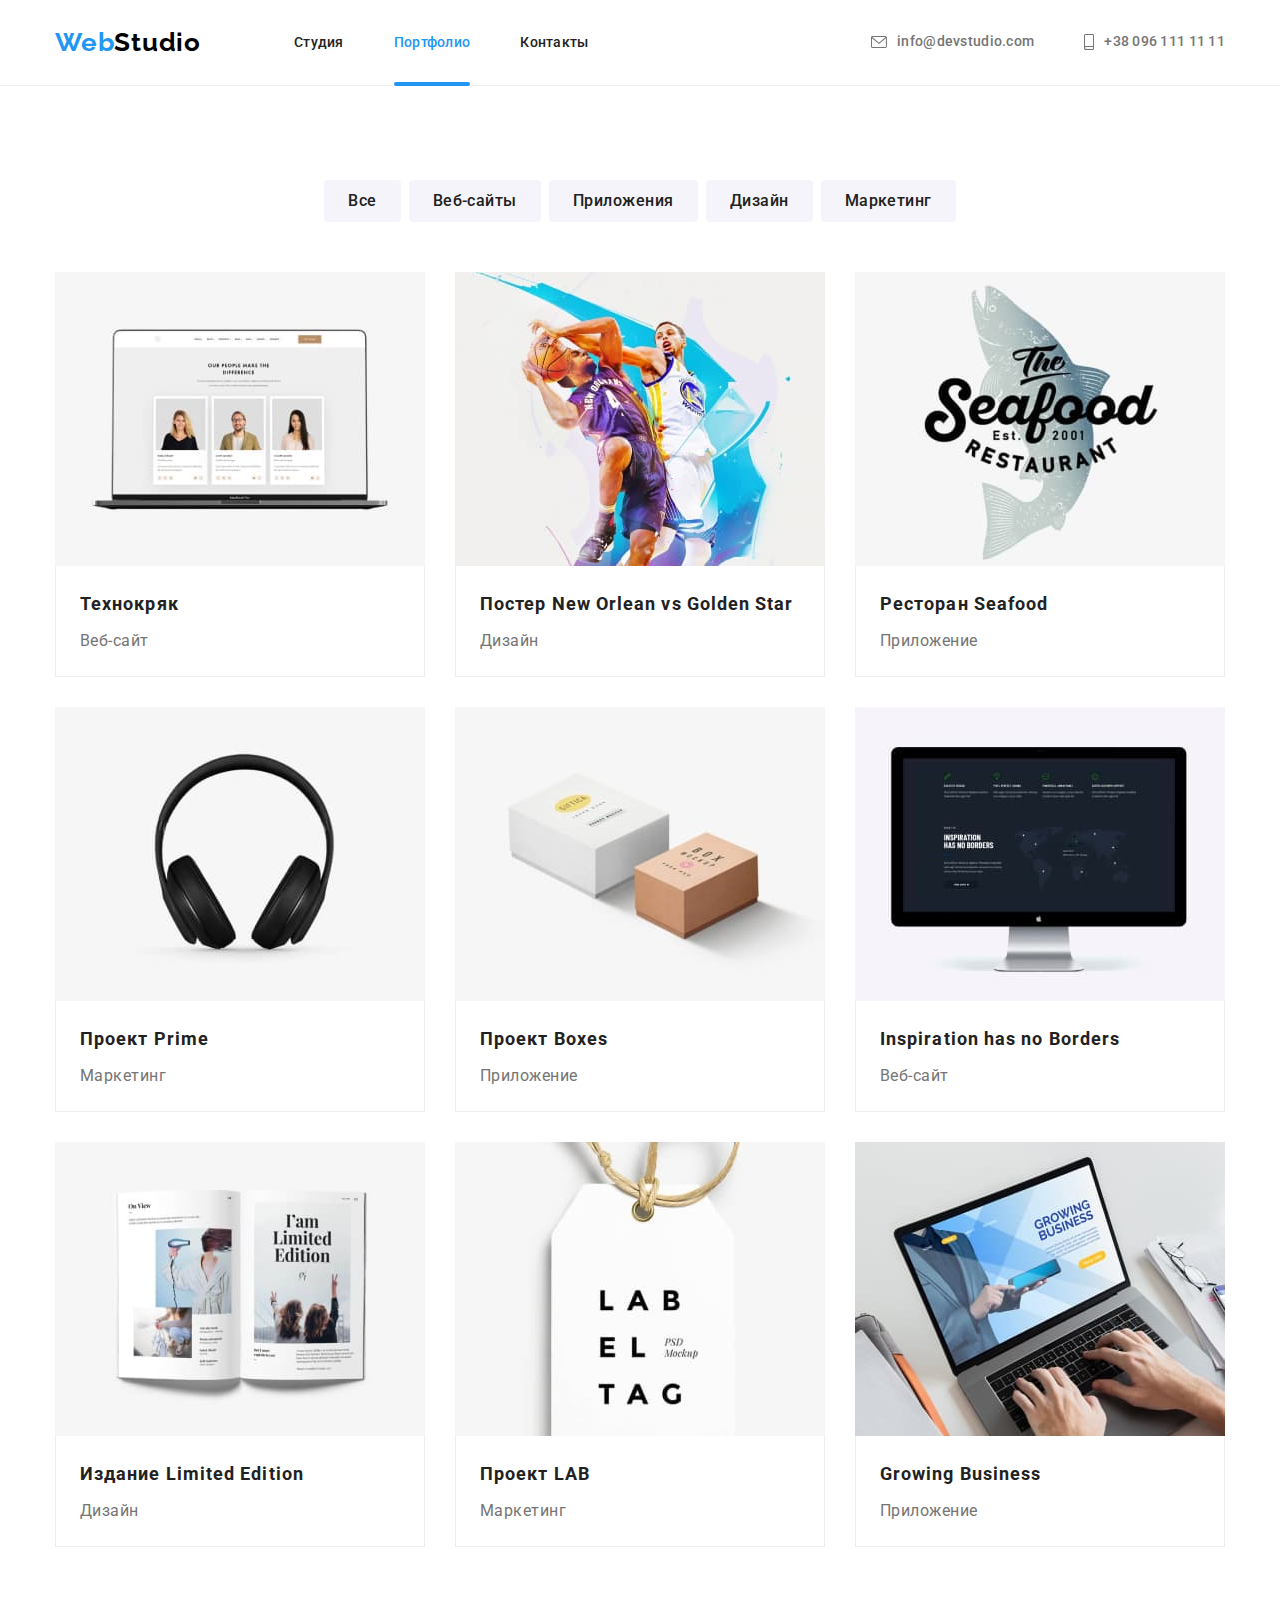
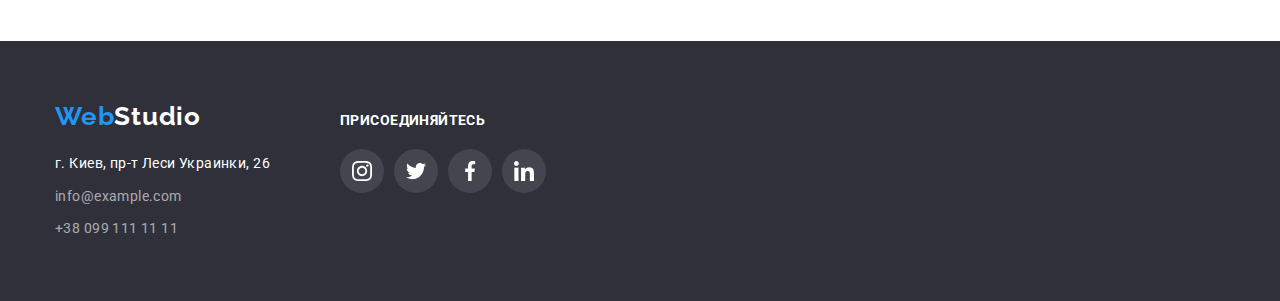
==== portfolio.html @ 423ec275 "start" ====
<!DOCTYPE html>
<html lang="ru">
    <head>
        <meta charset="UTF-8" />
        <meta http-equiv="X-UA-Compatible" content="IE=edge" />
        <meta name="viewport" content="width=device-width, initial-scale=1.0" />
        <title>Студия</title>
        <link rel="stylesheet" href="https://cdnjs.cloudflare.com/ajax/libs/modern-normalize/1.1.0/modern-normalize.min.css">
        <link rel="stylesheet" href="./CSS/styles.css" />
        <link rel="preconnect" href="https://fonts.googleapis.com" />
        <link rel="preconnect" href="https://fonts.gstatic.com" crossorigin />
        <link
            href="https://fonts.googleapis.com/css2?family=Raleway:wght@700&family=Roboto:wght@400;500;700;900&display=swap"
            rel="stylesheet"
        />
    </head>
    <body>
        <header class="header">
            <div class="header-section container">
                <nav class="header-nav">
                <a href="./index.html" class="logo"><span class="logo-web">Web</span>Studio</a>
                <ul class="nav-list list">
                    <li class="item"><a href="./index.html" class="nav-link">Студия</a></li>
                    <li class="item"><a href="./portfolio.html" class="nav-link current">Портфолио</a></li>
                    <li class="item"><a href="" class="nav-link">Контакты</a></li>
                </ul>
                </nav>
                <ul class="header-contact-list list">
                    <li class="item"><a href="mailto:info@devstudio.com" class="contact-link">
                        <svg class="icon-envelope">
                            <use href="./images/icons.svg#icon-envelope" width="16" height="12"></use>
                        </svg>info@devstudio.com</a>
                    </li>
                    <li class="item"><a href="tel:+380961111111" class="contact-link">
                        <svg class="icon-smartphone">
                            <use href="./images/icons.svg#icon-smartphone" width="10" height="16"></use>
                        </svg>+38 096 111 11 11</a>
                    </li>
                </ul>
            </div>
        </header>
        <main>
            <section class="portfolio">
                <div class="container">
                    <h1 class="visually-hidden">Портфолио работ</h1>
                    <div class="nav-block">
                        <ul class="button-list list">
                            <li class="item"><button type="button" class="nav-block-button">Все</button></li>
                            <li class="item"><button type="button" class="nav-block-button">Веб-сайты</button></li>
                            <li class="item"><button type="button" class="nav-block-button">Приложения</button></li>
                            <li class="item"><button type="button" class="nav-block-button">Дизайн</button></li>
                            <li class="item"><button type="button" class="nav-block-button">Маркетинг</button></li>
                        </ul>
                    </div>
                    <ul class="service list">
                        <li class="item">
                            <a href="" class="service-link"
                                ><div class="overlay">
                                    <img class="image"
                                    src="./images/img2-1.jpg"
                                    alt="Ноутбук"
                                    width="370"
                                    height="294"/>
                                    <p class="overlay-discription">Технокряк это современная площадка распространения коронавируса. Компании используют эту платформу для цифрового шпионажа и атак на защищённые сервера конкурентов.</p>
                                </div>
                                    <div class="service-border">
                                        <h2 class="service-title">Технокряк</h2>
                                        <p class="service-description">Веб-сайт</p>
                                    </div>
                            </a>
                        </li>
                        <li class="item">
                            <a href="" class="service-link"
                                ><div class="overlay">
                                    <img class="image"
                                    src="./images/img2-2.jpg"
                                    alt="Два баскетболиста"
                                    width="370"
                                    height="294"/>
                                    <p class="overlay-discription">Технокряк это современная площадка распространения коронавируса. Компании используют эту платформу для цифрового шпионажа и атак на защищённые сервера конкурентов.</p>
                                </div>
                                    <div class="service-border">
                                        <h2 class="service-title">Постер New Orlean vs Golden Star</h2>
                                        <p class="service-description">Дизайн</p>
                                    </div>
                            </a>
                        </li>
                        <li class="item">
                            <a href="" class="service-link"
                                ><div class="overlay">
                                    <img class="image"
                                    src="./images/img2-3.jpg"
                                    alt="Лого ресторана"
                                    width="370"
                                    height="294"/>
                                    <p class="overlay-discription">Технокряк это современная площадка распространения коронавируса. Компании используют эту платформу для цифрового шпионажа и атак на защищённые сервера конкурентов.</p>
                                </div>
                                    <div class="service-border">
                                        <h2 class="service-title">Ресторан Seafood</h2>
                                        <p class="service-description">Приложение</p>
                                    </div>
                            </a>
                        </li>
                        <li class="item">
                            <a href="" class="service-link"
                                ><div class="overlay">
                                    <img class="image"
                                    src="./images/img2-4.jpg"
                                    alt="Наушники"
                                    width="370"
                                    height="294"/>
                                    <p class="overlay-discription">Технокряк это современная площадка распространения коронавируса. Компании используют эту платформу для цифрового шпионажа и атак на защищённые сервера конкурентов.</p>
                                </div>
                                    <div class="service-border">
                                        <h2 class="service-title">Проект Prime</h2>
                                        <p class="service-description">Маркетинг</p>
                                    </div>
                            </a>
                        </li>
                        <li class="item">
                            <a href="" class="service-link"
                                ><div class="overlay">
                                    <img class="image"
                                    src="./images/img2-5.jpg"
                                    alt="Две коробки"
                                    width="370"
                                    height="294"/>
                                    <p class="overlay-discription">Технокряк это современная площадка распространения коронавируса. Компании используют эту платформу для цифрового шпионажа и атак на защищённые сервера конкурентов.</p>
                                </div>
                                    <div class="service-border">
                                        <h2 class="service-title">Проект Boxes</h2>
                                        <p class="service-description">Приложение</p>
                                    </div>
                            </a>
                        </li>
                        <li class="item">
                            <a href="" class="service-link"
                                ><div class="overlay">
                                    <img  class="image" src="./images/img2-6.jpg" alt="Экран" width="370" height="294" />
                                    <p class="overlay-discription">Технокряк это современная площадка распространения коронавируса. Компании используют эту платформу для цифрового шпионажа и атак на защищённые сервера конкурентов.</p>
                                </div>
                                    <div class="service-border">
                                        <h2 class="service-title">Inspiration has no Borders</h2>
                                        <p class="service-description">Веб-сайт</p>
                                    </div>
                            </a>
                        </li>
                        <li class="item">
                            <a href="" class="service-link"
                                ><div class="overlay">
                                    <img  class="image" src="./images/img2-7.jpg" alt="Книга" width="370" height="294" />
                                    <p class="overlay-discription">Технокряк это современная площадка распространения коронавируса. Компании используют эту платформу для цифрового шпионажа и атак на защищённые сервера конкурентов.</p>
                                </div>
                                    <div class="service-border">
                                        <h2 class="service-title">Издание Limited Edition</h2>
                                        <p class="service-description">Дизайн</p>
                                    </div>
                            </a>
                        </li>
                        <li class="item">
                            <a href="" class="service-link"
                                ><div class="overlay">
                                    <img class="image"
                                    src="./images/img2-8.jpg"
                                    alt="Лейба проекта"
                                    width="370"
                                    height="294"/>
                                    <p class="overlay-discription">Технокряк это современная площадка распространения коронавируса. Компании используют эту платформу для цифрового шпионажа и атак на защищённые сервера конкурентов.</p>
                                </div>
                                    <div class="service-border">
                                        <h2 class="service-title">Проект LAB</h2>
                                        <p class="service-description">Маркетинг</p>
                                    </div>
                            </a>
                        </li>
                        <li class="item">
                            <a href="" class="service-link"
                                ><div class="overlay">
                                    <img class="image"
                                    src="./images/img2-9.jpg"
                                    alt="Работа на ноутбуке"
                                    width="370"
                                    height="294"/>
                                    <p class="overlay-discription">Технокряк это современная площадка распространения коронавируса. Компании используют эту платформу для цифрового шпионажа и атак на защищённые сервера конкурентов.</p>
                                </div>
                                    <div class="service-border">
                                        <h2 class="service-title">Growing Business</h2>
                                        <p class="service-description">Приложение</p>
                                    </div>
                            </a>
                        </li>
                    </ul>
                </div>
            </section>
        </main>
        <footer class="footer">
            <div class="container">
                <div>
                    <a href="./index.html" class="logo"><span class="logo-web">Web</span>Studio</a>
                    <address>
                        <p class="location">г. Киев, пр-т Леси Украинки, 26</p>
                        <ul class="list">
                            <li class="item">
                                <a href="mailto:info@example.com" class="footer-contacts">info@example.com</a>
                            </li>
                            <li class="item">
                                <a href="tel:+380991111111" class="footer-contacts">+38 099 111 11 11</a>
                            </li>
                        </ul>
                    </address>
                </div>
                <div class=footer-links>
                    <p class="footer-link-text">присоединяйтесь</p>
                    <ul class="social-list list">
                    <li class="social-item">
                        <a href="https://www.instagram.com" class="social-link down-page" aria-label="instagram">
                        <svg class="social-icon">
                            <use href="./images/icons.svg#icon-instagram" width="20" height="20"></use>
                        </svg>
                        </a>
                    </li>
                    <li class="social-item">
                        <a href="https://twitter.com" class="social-link down-page" aria-label="twitter">
                        <svg class="social-icon">
                            <use href="./images/icons.svg#icon-twitter" width="20" height="20"></use>
                        </svg>
                        </a>
                    </li>
                    <li class="social-item">
                        <a href="https://www.facebook.com" class="social-link down-page" aria-label="facebook">
                        <svg class="social-icon">
                            <use href="./images/icons.svg#icon-facebook" width="20" height="20"></use>
                        </svg>
                        </a>
                    </li>
                    <li class="social-item">
                        <a href="https://ru.linkedin.com" class="social-link down-page" aria-label="linkedin">
                        <svg class="social-icon">
                            <use href="./images/icons.svg#icon-linkedin" width="20" height="20"></use>
                        </svg>
                        </a>
                    </li>
                    </ul>
                </div>
            </div>
        </footer>
    </body>
</html>
---- CSS/styles.css ----
:root {
    --accent-color: #2196f3;
    --white-color: #ffffff;
    --black-important-color: #212121;
    --black-main-color: #757575;
    --cube: cubic-bezier(0.4, 0, 0.2, 1);
    --time: 250ms
}
body {
    font-family: 'Roboto', sans-serif;
    font-style: normal;
    font-weight: 400;
    background-color: var(--white-color);
    color: var(--black-main-color);
}
.list {
    list-style: none;
}
h1,h2,h3,h4,h5,h6,p{
    margin: 0;
}
ul{
    margin: 0;
    padding: 0;
}
button{
    cursor: pointer;
}
.container{
    width: 1200px;
    padding-left: 15px;
    padding-right: 15px;
    margin: 0 auto;
}
.image{
    display: block;
}

/* header */
.header-section{
    padding-top: 24px;
    padding-bottom: 25px;
    display: flex;
    align-items: center;
}
.header{
    border-bottom: 1px solid #ECECEC;
}
.header-nav{
    display: flex;
    align-items: center;
}
.logo {
    font-family: 'Raleway', sans-serif;
    font-weight: 700;
    font-size: 26px;
    line-height: 1.19;
    letter-spacing: 0.03em;
    text-decoration: none;
    color: #000;
    transition: color var(--time) var(--cube);
}
.logo:hover,
.logo:focus {
    color: var(--accent-color);
}
.logo-web {
    color: var(--accent-color);
}
.nav-list{
    display: flex;
    margin-left: 93px;
}
.nav-list .item:not(:last-child){
    margin-right: 50px;
}
.header-contact-list{
    display: flex;
    margin-left: auto;
    margin-right: 0;
}
.header-contact-list .item:not(:last-child){
    margin-right: 50px;
}
.nav-link {
    padding-top: 10px;
    padding-bottom: 10px;
    font-weight: 500;
    font-size: 14px;
    line-height: 1.14;
    letter-spacing: 0.02em;
    text-decoration: none;
    color: var(--black-important-color);
    position: relative;
    transition: color var(--time) var(--cube);
}

.nav-link:hover,
.nav-link:focus {
    color: var(--accent-color);
}
.nav-link::after{
    content: "";
    position: absolute;
    left: 0;
    bottom: -26px;
    transform: scale(0);
    width: 100%;
    height: 4px;
    background-color: var(--accent-color);
    border-radius: 2px;
    transition: transform var(--time) var(--cube);
}
.nav-link:hover::after{
    transform: scale(1);
}
.current {
    color: var(--accent-color);
}
.current::after{
    content: "";
    position: absolute;
    left: 0;
    bottom: -26px;
    transform: scale(1);
    width: 100%;
    height: 4px;
    background-color: var(--accent-color);
    border-radius: 2px;
}
.contact-link {
    display: flex;
    align-items: center;
    padding-top: 10px;
    padding-bottom: 10px;
    font-weight: 500;
    font-size: 14px;
    line-height: 1.14;
    letter-spacing: 0.02em;
    text-decoration: none;
    color: var(--black-main-color);
    transition: color var(--time) var(--cube);
}
.contact-link:hover,
.contact-link:focus {
    color: var(--accent-color);
}
.icon-envelope{
    width: 16px;
    height: 12px;
    margin-right: 10px;
    fill: currentColor;
}
.icon-smartphone{
    width: 10px;
    height: 16px;
    margin-right: 10px;
    fill: currentColor;
}
/* main content page studio*/
/* hero-section */
.hero-section {
    padding-bottom: 200px;
    padding-top:200px;
    background-color: #2f303a;
    background-image: linear-gradient(rgba(47, 48, 58, 0.4), rgba(47, 48, 58, 0.4)), url(../images/hero.jpg);
    background-repeat: no-repeat;
    background-position: center;
    background-size: cover;
}
.hero-section-text {
    font-weight: 900;
    font-size: 44px;
    line-height: 1.36;
    text-align: center;
    letter-spacing: 0.06em;
    text-transform: uppercase;
    color: var(--white-color);
}
.hero-section-button {
    display: block;
    padding: 10px 32px;
    margin-top: 30px;
    margin-right: auto;
    margin-left: auto;
    border-radius: 4px;
    border-color: transparent;
    font-family: 'Roboto', sans-serif;
    font-size: 16px;
    line-height: 1.88;
    align-items: center;
    text-align: center;
    letter-spacing: 0.06em;
    font-weight: 700;
    color: var(--white-color);
    background-color: var(--accent-color);
    transition: background-color var(--time) var(--cube), box-shadow var(--time) var(--cube);
}
.hero-section-button:hover,
.hero-section-button:focus {
    background-color: #188ce8;
    box-shadow: 0px 4px 4px rgba(0, 0, 0, 0.15);
}
/* main content */
/* our advantages */
.advantages-section {
    padding-top: 94px;
    padding-bottom: 94px;
}
.advantages-section .list{
    max-width: 1170px;
    display: flex;
}
.advantages-section .item{
    max-width: 270px;
}
.advantages-section .item:not(:last-child){
    margin-right: 30px;
}
.icon-thumb{
    display: flex;
    align-items: center;
    justify-content: center;
    width: 270px;
    height: 120px;
    margin-bottom: 30px;
    background: #F5F4FA;
    border-radius: 4px;
}
.icons-advanteges{
    width: 70px;
    height: 70px;
}
.advantages-title {
    margin-bottom: 10px;
    font-weight: 700;
    font-size: 14px;
    line-height: 1.14;
    letter-spacing: 0.03em;
    text-transform: uppercase;
    color: var(--black-important-color);
}
.advantages-description {
    font-size: 14px;
    line-height: 1.71;
    letter-spacing: 0.03em;
}
/* main content */
/* our works */
.work-section {
    padding-bottom: 94px;
}
.work-section-title {
    margin-bottom: 50px;
    font-weight: 700;
    line-height: 1.17;
    font-size: 36px;
    letter-spacing: 0.03em;
    text-align: center;
    color: var(--black-important-color);
}
.work-section .list{
    display: flex;
    flex-wrap: wrap;
}
.work-section .item {
    position: relative;
    margin-right: 30px;
    margin-bottom: 30px;
}
.work-section .item:nth-child(3n){
    margin-right: 0px;
}
.work-section .item:nth-last-child(-n + 3){
    margin-bottom: 0px;
}
.work-description{
    position: absolute;
    bottom: 0;
    left: 0;
    padding-top: 27px;
    padding-bottom: 27px;
    width: 100%;
    font-weight: 700;
    font-size: 14px;
    line-height: 1.14;
    text-align: center;
    letter-spacing: 0.03em;
    text-transform: uppercase;
    color: var(--white-color);
    background-color: rgba(47, 48, 58, 0.8);
}


/* main content */
/* our team */
.team-section-title {
    margin-bottom: 50px;
    font-weight: 700;
    line-height: 1.17;
    font-size: 36px;
    letter-spacing: 0.03em;
    text-align: center;
    color: var(--black-important-color);
}
.team-section {
    padding-top: 94px;
    padding-bottom: 94px;
    font-size: 16px;
    line-height: 1.19;
    letter-spacing: 0.03em;
    background-color: #f5f4fa;
}
.team-section .list{
    display: flex;
}
.team-section .item{
    box-shadow: 0px 1px 3px rgba(0, 0, 0, 0.12), 0px 1px 1px rgba(0, 0, 0, 0.14), 0px 2px 1px rgba(0, 0, 0, 0.2);
    border-radius: 0px 0px 4px 4px;
    text-align: center;
    background-color: var(--white-color);
}
.team-section .item:not(:last-child){
    margin-right: 30px;
}
.team-name{
    padding-top: 30px;
    padding-bottom: 30px;
}
.team-section-person {
    margin-bottom: 10px;
    font-size: 16px;
    font-weight: 500;
    line-height: 1.19;
    color: var(--black-important-color);
}
.social-list{
    display: flex;
    justify-content: center;
    align-items: center;
    margin-top: 16px;
}
.social-item{
    width: 44px;
    height: 44px;
}
.social-item:not(:last-child){
    margin-right: 10px;
}
.social-link{
    display: flex;
    justify-content: center;
    align-items: center;
    width: 100%;
    height: 100%;
    border-radius: 50%;
    color: #AFB1B8;
    transition: color var(--time) var(--cube), background-color var(--time) var(--cube);
}
.social-link:hover,
.social-link:focus{
    color: #ffffff;
    background-color: var(--accent-color);
}
.social-icon{
    width: 20px;
    height: 20px;
    fill: currentColor;
}
/* main content */
/* clients-section */
.clients-section{
    padding: 94px 0;
    background-color: #FFFFFF;
}
.clients-title{
    margin-bottom: 50px;
font-weight: 700;
font-size: 36px;
line-height: 1.17;
text-align: center;
letter-spacing: 0.03em;
color: #212121;
}
.clients-list{
    display: flex;
    justify-content: center;
    align-items: center;
}
.clients-item{
    width: 170px;
    height: 92px;
}
.clients-item + .clients-item{
    margin-left: 30px;
}
.clients-link{
    width: 100%;
    height: 100%;
    display: flex;
    justify-content: center;
    align-items: center;
    border: 1px solid #AFB1B8;
    box-sizing: border-box;
    border-radius: 4px;
    color: #AFB1B8;
    transition: color var(--time) var(--cube), border-color var(--time) var(--cube);
}
.clients-icon{
    width: 106px;
    height: 60px;
    fill: currentColor;
}
.clients-link:hover,
.clients-link:focus{
    color: var(--accent-color);
    border-color: #188ce8;
}
/* footer */
.footer > .container{
    display: flex;
}
.footer {
    padding-top: 60px;
    padding-bottom: 60px;
    background-color: #2f303a;
}
.footer .logo {
    letter-spacing: 0.03em;
    color: var(--white-color);
    transition: color var(--time) var(--cube);
}
.footer .logo:focus,
.footer .logo:hover {
    color: var(--accent-color);
}
.location,
.footer-contacts {
    font-style: normal;
    font-size: 14px;
    line-height: 1.71;
    letter-spacing: 0.03em;
}
.location {
    margin-top: 20px;
    margin-bottom: 9px;
    color: var(--white-color);
}
.footer-contacts {
    text-decoration: none;
    color: RGBA(255, 255, 255, 0.6);
    transition: color var(--time) var(--cube);
}
.footer-contacts:hover,
.footer-contacts:focus {
    color: var(--accent-color);
}
.footer .item:not(:last-child){
    margin-bottom: 9px;
}
.footer-links{
    margin-left: 70px;
    margin-top: 12px;
}
.footer-link-text{
    margin-bottom: 20px;
    font-weight: 700;
    font-size: 14px;
    line-height: 1.14;
    letter-spacing: 0.03em;
    text-transform: uppercase;
    color: var(--white-color);
}
.social-link.down-page{
    background-color:rgba(255, 255, 255, 0.1);
    color: var(--white-color);
    transition: color var(--time) var(--cube), background-color var(--time) var(--cube);
}
.social-link.down-page:hover,
.social-link.down-page:focus{
    color: var(--white-color);
    background-color: var(--accent-color);
}
/* main content page portfolio */
.portfolio {
    padding-top: 94px;
    padding-bottom: 94px;
}
.visually-hidden {
    white-space: nowrap;
    width: 1px;
    height: 1px;
    overflow: hidden;
    border: 0;
    padding: 0;
    clip: rect(0 0 0 0);
    clip-path: inset(50%);
    margin: -1px;
    position: absolute;
}
.button-list{
    display: flex;
    margin-bottom: 50px;
    justify-content: center;
}
.nav-block .item:not(:last-child){
    margin-right: 8px;
}

.nav-block-button {
    padding: 6px 22px;
    border-radius: 4px;
    border-color: transparent;
    font-family: Roboto;
    font-style: normal;
    font-weight: 500;
    font-size: 16px;
    line-height: 1.62;
    letter-spacing: 0.03em;
    color: var(--black-important-color);
    background-color: #f5f4fa;
    transition: color var(--time) var(--cube), background-color var(--time) var(--cube), box-shadow var(--time) var(--cube);
}
.nav-block-button:hover,
.nav-block-button:focus {
    color: var(--white-color);
    background-color: var(--accent-color);
    box-shadow: 0px 3px 1px rgba(0, 0, 0, 0.1), 0px 1px 2px rgba(0, 0, 0, 0.08), 0px 2px 2px rgba(0, 0, 0, 0.12);
}
.service{
    display: flex;
    flex-wrap: wrap;
}
.service .item{
    margin-right: 30px;
    margin-bottom: 30px;
    transition: box-shadow var(--time) var(--cube);
}
.service .item:nth-child(3n){
    margin-right: 0px;
}
.service .item:nth-last-child(-n + 3){
    margin-bottom: 0;
}
.service-link {
    text-decoration: none;
}
.service-link:hover .overlay-discription,
.service-link:focus .overlay-discription{
    transform: translate(0);
}
.service .item:focus,
.service .item:hover{
    box-shadow: 0px 1px 1px rgba(0, 0, 0, 0.12), 0px 4px 4px rgba(0, 0, 0, 0.06), 1px 4px 6px rgba(0, 0, 0, 0.16);
}
.service .item{
    max-width: 370px;
}
.overlay{
    position: relative;
    overflow: hidden;
}
.overlay-discription{
    position: absolute;
    top: 0;
    left: 0;
    transform: translateY(100%);
    transition: transform var(--time) var(--cube);
    overflow: auto;
    padding: 63px 24px;
    width: 100%;
    height: 100%;
    font-size: 18px;
    line-height: 1.56;
    letter-spacing: 0.03em;
    color: #FFFFFF;
    background-color: rgba(33, 150, 243, 0.9);
}
.service-border{
    padding: 20px 24px;
    border-right: 1px solid #EEEEEE;
    border-left: 1px solid #EEEEEE;
    border-bottom: 1px solid #EEEEEE;
}
.service-title {
    margin-bottom: 4px;
    font-size: 18px;
    line-height: 2;
    letter-spacing: 0.06em;
    font-weight: 700;
    color: var(--black-important-color);
}
.service-description {
    font-weight: 400;
    font-size: 16px;
    line-height: 1.87;
    letter-spacing: 0.03em;
    color: var(--black-main-color);
}

/* ----------modal---------- */
.backdrop{
    position: fixed;
    top: 0;
    left: 0;
    width: 100vw;
    min-height: 100vh;
    transition: opacity 600ms var(--cube), visability var(--time) var(--cube);
    background-color: rgba(0, 0, 0, 0.2);
}
.is-hidden{
    visibility: hidden;
    opacity: 0;
    pointer-events: none;
}
.backdrop.is-hidden .modal{
    transform: translate(-50%, -50%) perspective(400px) rotateX(60deg);
}
.modal{
    position: absolute;
    top: 50%;
    left: 50%;
    transform: translate(-50%, -50%);
    transition: transform var(--time) var(--cube);
    width: 528px;
    min-height: 581px;
    background-color: #FFFFFF;
    box-shadow: 0px 1px 3px rgba(0, 0, 0, 0.12), 0px 1px 1px rgba(0, 0, 0, 0.14), 0px 2px 1px rgba(0, 0, 0, 0.2);
    border-radius: 4px;
}
.modal-close{
    position: absolute;
    top: 8px;
    right: 8px;
    display: flex;
    align-items: center;
    justify-content: center;
    transition: color var(--time) var(--cube);
    width: 30px;
    height: 30px;
    background-color: #FFFFFF;
    border: 1px solid rgba(0, 0, 0, 0.1);
    border-radius: 50%;
}

.modal-close:hover,
.modal-close:focus{
    color: var(--accent-color);
}
.icon-close{
    fill: currentColor;
}
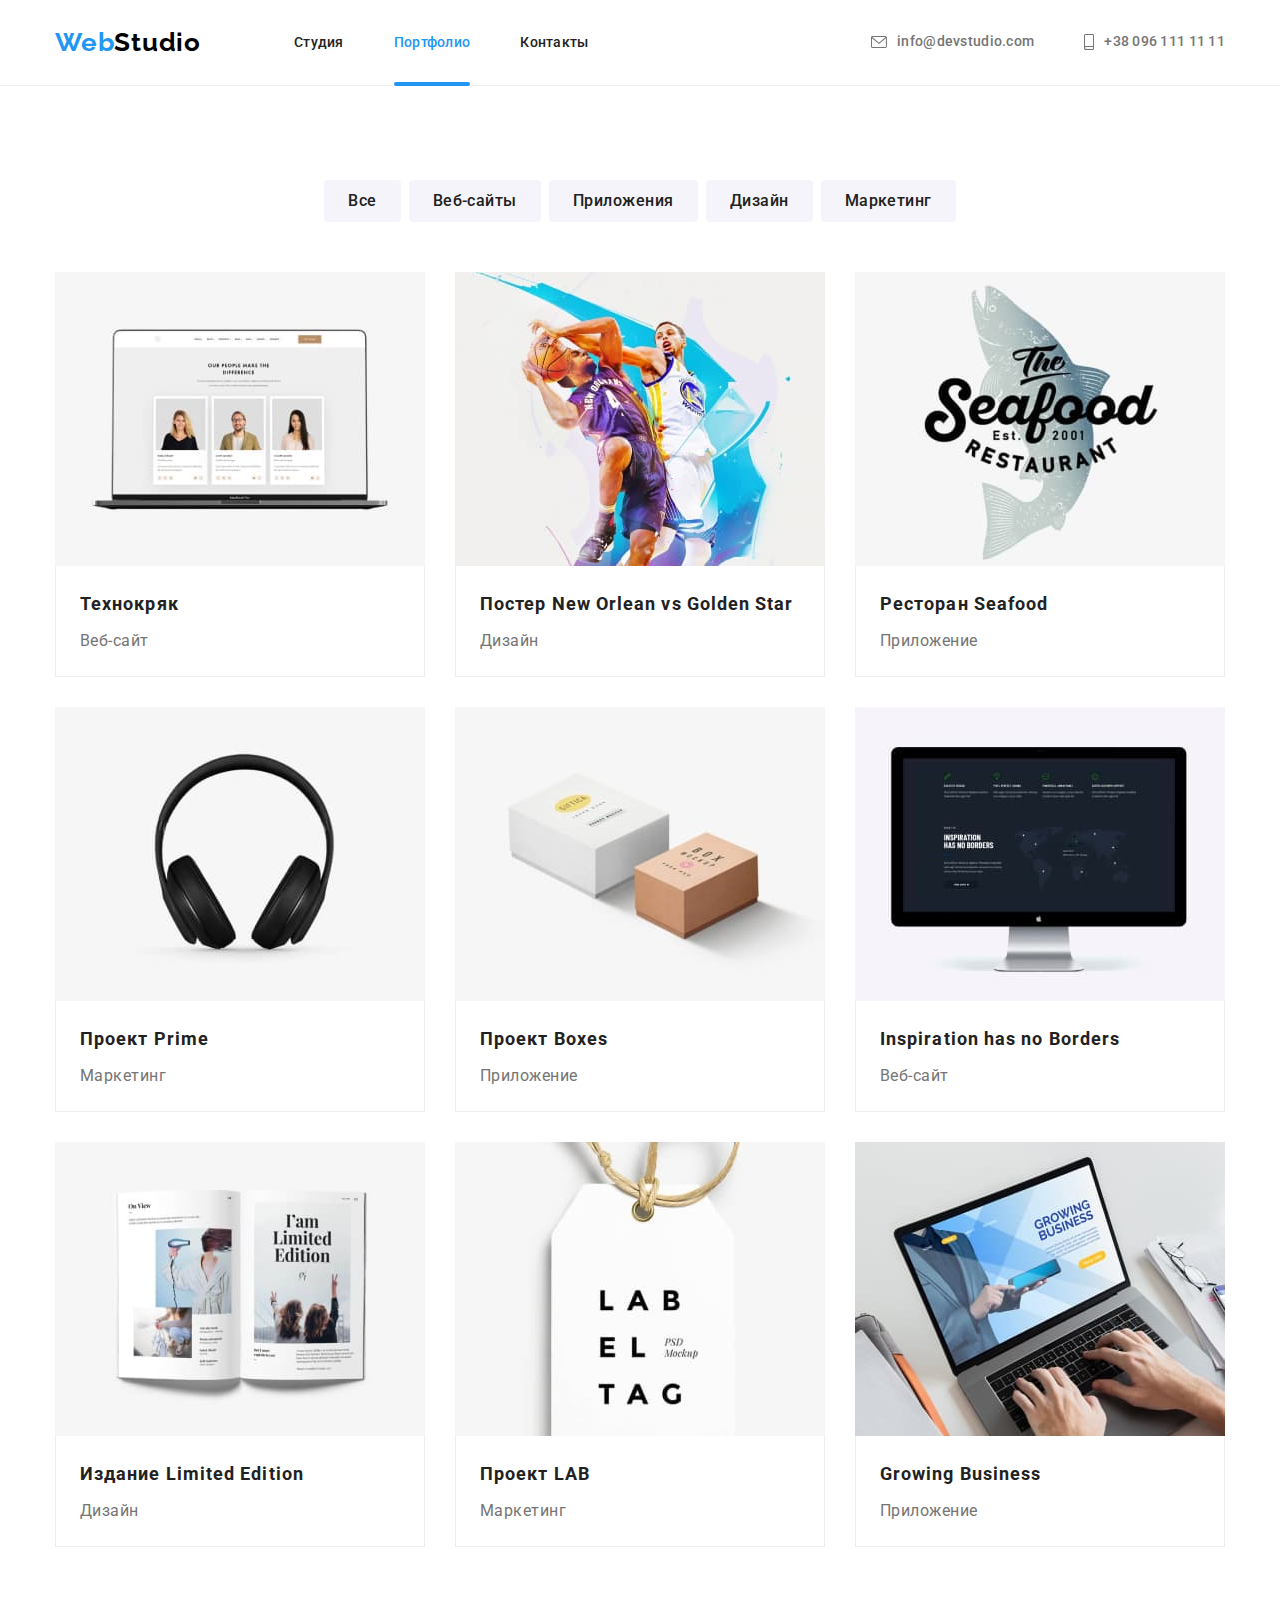
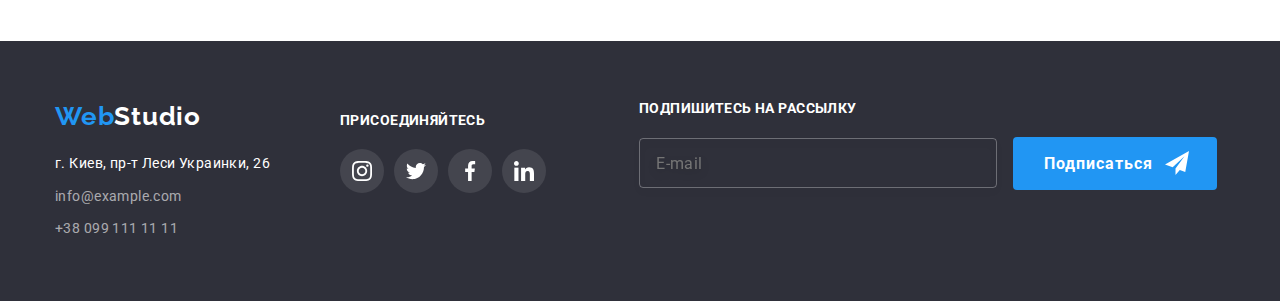
==== commit ee85f551: "finish" ====
--- a/portfolio.html
+++ b/portfolio.html
@@ -242,6 +242,19 @@
                     </li>
                     </ul>
                 </div>
+                <div class="footer-subscribe">
+                    <form action="" class="footer-form">
+                        <label class="footer-lable"><span>Подпишитесь на рассылку</span>
+                            <input type="email" name="email" class="footer-input" placeholder="E-mail" required>
+                        </label>
+                        <div class="button-thumb">
+                            <button type="submit" class="footer-form-button">Подписаться</button>
+                            <svg class="footer-form-icon" width="24" height="24">
+                                <use href="./images/icons.svg#icon-icon-send"></use>
+                            </svg>
+                        </div>
+                    </form>
+                </div>
             </div>
         </footer>
     </body>
--- a/CSS/styles.css
+++ b/CSS/styles.css
@@ -480,6 +480,68 @@
 .social-link.down-page:focus{
     color: var(--white-color);
     background-color: var(--accent-color);
+}
+.footer-subscribe{
+    margin-left: 93px;
+}
+.footer-lable span{
+    display: block;
+    margin-bottom: 20px;
+    margin-right: 12px;
+    font-weight: 700;
+    font-size: 14px;
+    line-height: 1.14;
+    letter-spacing: 0.03em;
+    text-transform: uppercase;
+    color: var(--white-color);
+}
+.footer-input{
+    width: 358px;
+    height: 50px;
+    margin-right: 12px;
+    padding: 15px 16px;
+    outline: none;
+    transition: border-color var(--time) var(--cube);
+    font-size: 16px;
+    line-height: 1.25;
+    letter-spacing: 0.03em;
+    color: rgba(255, 255, 255, 0.6);
+    background-color: transparent;
+    border: 1px solid rgba(255, 255, 255, 0.3);
+    filter: drop-shadow(0px 4px 4px rgba(0, 0, 0, 0.15));
+    border-radius: 4px;
+}
+.footer-input:focus{
+    border-color: var(--accent-color);
+}
+.button-thumb{
+    position: relative;
+    display: inline;
+}
+.footer-form-button{
+    padding: 10px 29px;
+    padding-right: 62px;
+    background-color: var(--accent-color);
+    border-color: transparent;
+    border-radius: 4px;
+    transition: box-shadow var(--time) var(--cube), background-color var(--time) var(--cube);
+    font-weight: 700;
+    font-size: 16px;
+    line-height: 1.87;
+    letter-spacing: 0.06em;
+    color: #FFFFFF;
+}
+.footer-form-button:focus,
+.footer-form-button:hover{
+    background-color: #188ce8;
+    box-shadow: 0px 4px 4px rgba(0, 0, 0, 0.15);
+}
+.footer-form-icon{
+    position: absolute;
+    right: 28px;
+    top: 50%;
+    transform: translateY(-50%);
+    margin-left: 10px;
 }
 /* main content page portfolio */
 .portfolio {
@@ -624,6 +686,7 @@
     transition: transform var(--time) var(--cube);
     width: 528px;
     min-height: 581px;
+    padding: 40px;
     background-color: #FFFFFF;
     box-shadow: 0px 1px 3px rgba(0, 0, 0, 0.12), 0px 1px 1px rgba(0, 0, 0, 0.14), 0px 2px 1px rgba(0, 0, 0, 0.2);
     border-radius: 4px;
@@ -650,3 +713,120 @@
 .icon-close{
     fill: currentColor;
 }
+.modal-title{
+    margin-bottom: 12px;
+    font-weight: 700;
+    font-size: 20px;
+    line-height: 1.15;
+    text-align: center;
+    letter-spacing: 0.03em;
+    color: var(--black-important-color);
+}
+.form-wrap{
+    display: flex;
+    flex-direction: column;
+}
+.modal-label{
+    font-size: 12px;
+    line-height: 1.17;
+    letter-spacing: 0.01em;
+    color: var(--black-main-color);
+}
+.modal-input{
+    width: 100%;
+    height: 40px;
+    padding: 12px 42px;
+    border: 1px solid rgba(33, 33, 33, 0.2);
+    border-radius: 4px;
+    transition: border-color var(--time) var(--cube);
+    font-size: 12px;
+    line-height: 1.17;
+    letter-spacing: 0.01em;
+    color: var(--black-main-color);
+    outline: none;
+}
+.modal-input:focus{
+    border-color: var(--accent-color);
+}
+.modal-input:focus + .input-icon{
+    fill: var(--accent-color);
+}
+.input-thumb{
+    position: relative;
+    margin-top: 4px;
+}
+
+.input-icon{
+    position: absolute;
+    left: 12px;
+    top: 0;
+    top: 50%;
+    transform: translateY(-50%);
+    transition: fill var(--time) var(--cube);
+}
+
+.modal-label + .modal-label{
+    margin-top: 10px;
+}
+.text-input{
+    resize: none;
+    width: 100%;
+    min-height: 120px;
+    margin-top: 4px;
+    margin-bottom: 20px;
+    padding: 12px 16px;
+}
+.text-input::placeholder{
+    font-size: 12px;
+    line-height: 1.17;
+    letter-spacing: 0.01em;
+    color: rgba(117, 117, 117, 0.5);
+}
+.input-checkbox{
+    display: flex;
+    align-items: center;
+    justify-content: center;
+    width: 16px;
+    height: 15px;
+    border: 2px solid #212121;
+    border-radius: 2px;
+    margin-right: 8px;
+    transition: border-color var(--time) var(--cube), background-color var(--time) var(--cube);
+}
+.privacy:checked + .input-checkbox{
+    background-color: var(--accent-color);
+    border-color: transparent;
+}
+.privacy-lable{
+    display: flex;
+    align-items: center;
+    margin: 0 auto;
+    font-size: 14px;
+    line-height: 1.72;
+    letter-spacing: 0.03em;
+    color: #757575;
+}
+.privacy-link{
+    color: var(--accent-color);
+}
+.modal-button{
+    display: block;
+    margin: 0 auto;
+    margin-top: 40px;
+    padding: 10px 55px;
+    transition: background-color var(--time) var(--cube), box-shadow var(--time) var(--cube);
+    background-color: var(--accent-color);
+    border-radius: 4px;
+    border-color: transparent;
+    font-weight: 700;
+    font-size: 16px;
+    line-height: 1.87;
+    letter-spacing: 0.06em;
+    color: var(--white-color);
+}
+.modal-button:focus,
+.modal-button:hover{
+    background-color: #188ce8;
+    box-shadow: 0px 4px 4px rgba(0, 0, 0, 0.15);
+}
+
